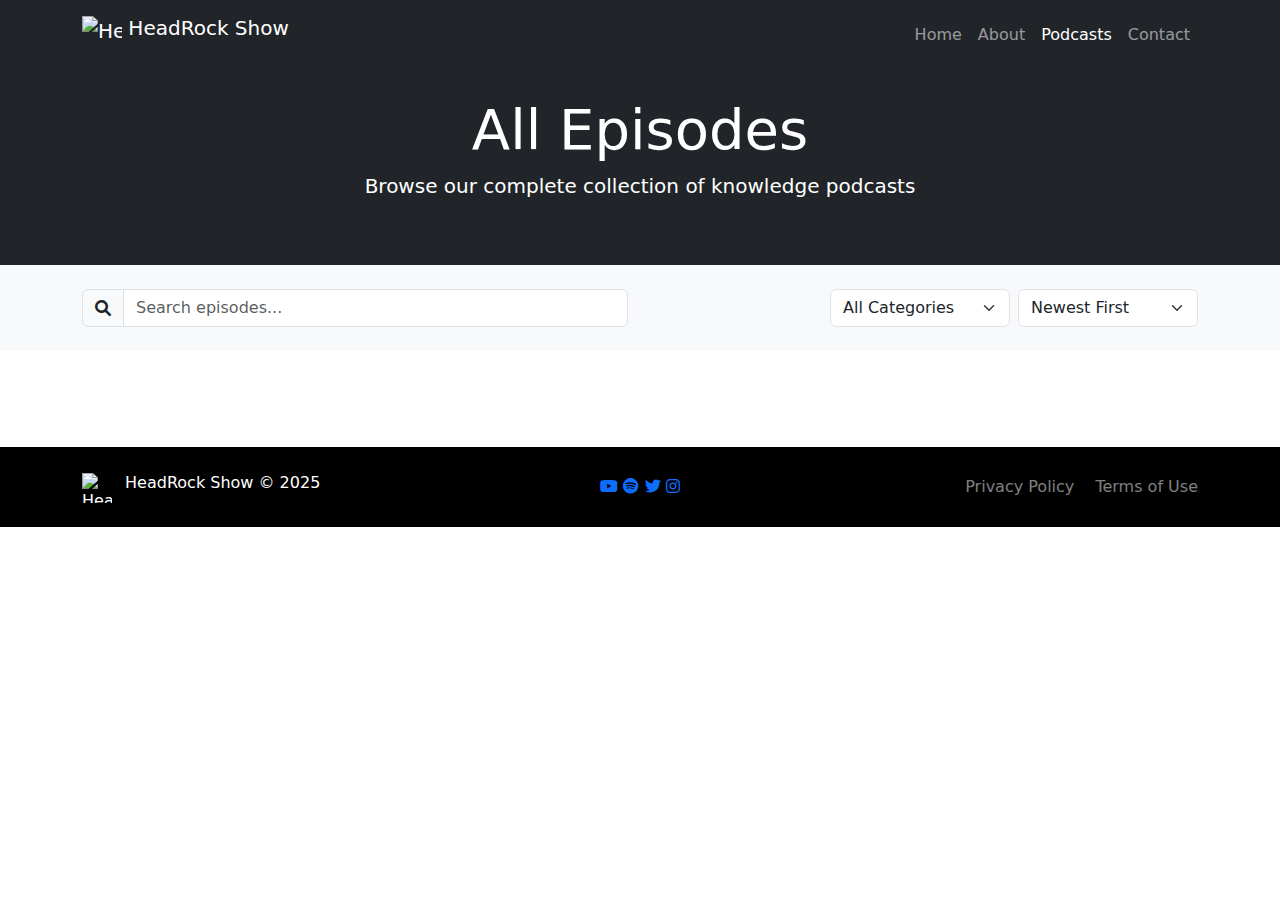
==== pages/podcasts.html @ 4a5c7bd9 "first basic website with index page functionality" ====
<!DOCTYPE html>
<html lang="en">
<head>
    <meta charset="UTF-8">
    <meta name="viewport" content="width=device-width, initial-scale=1.0">
    <meta name="description" content="Browse all episodes of HeadRock Show - Knowledge podcasts with expert perspectives">
    <title>All Episodes - HeadRock Show</title>
    <!-- Bootstrap CSS -->
    <link href="https://cdn.jsdelivr.net/npm/bootstrap@5.3.0/dist/css/bootstrap.min.css" rel="stylesheet">
    <!-- Font Awesome -->
    <link rel="stylesheet" href="https://cdnjs.cloudflare.com/ajax/libs/font-awesome/6.0.0/css/all.min.css">
    <!-- Custom CSS -->
    <link rel="stylesheet" href="css/styles.css">
    <!-- Favicon -->
    <link rel="icon" href="images/favicon.ico">
</head>
<body>
    <!-- Navigation -->
    <nav class="navbar navbar-expand-lg navbar-dark bg-dark fixed-top">
        <div class="container">
            <a class="navbar-brand" href="../index.html">
                <img src="images/headrock-logo.png" alt="HeadRock Show Logo" width="40" height="40" class="d-inline-block align-text-top">
                HeadRock Show
            </a>
            <button class="navbar-toggler" type="button" data-bs-toggle="collapse" data-bs-target="#navbarNav" 
                    aria-controls="navbarNav" aria-expanded="false" aria-label="Toggle navigation">
                <span class="navbar-toggler-icon"></span>
            </button>
            <div class="collapse navbar-collapse" id="navbarNav">
                <ul class="navbar-nav ms-auto">
                    <li class="nav-item">
                        <a class="nav-link" href="../index.html">Home</a>
                    </li>
                    <li class="nav-item">
                        <a class="nav-link" href="about.html">About</a>
                    </li>
                    <li class="nav-item">
                        <a class="nav-link active" aria-current="page" href="podcasts.html">Podcasts</a>
                    </li>
                    <li class="nav-item">
                        <a class="nav-link" href="contact.html">Contact</a>
                    </li>
                </ul>
            </div>
        </div>
    </nav>

    <!-- Page Header -->
    <header class="page-header bg-dark text-white py-5 mt-5">
        <div class="container text-center">
            <h1 class="display-4">All Episodes</h1>
            <p class="lead">Browse our complete collection of knowledge podcasts</p>
        </div>
    </header>

    <!-- Filter Section -->
    <section class="filter-section py-4 bg-light">
        <div class="container">
            <div class="row align-items-center">
                <div class="col-md-6 mb-3 mb-md-0">
                    <div class="input-group">
                        <span class="input-group-text"><i class="fas fa-search"></i></span>
                        <input type="text" id="podcast-search" class="form-control" placeholder="Search episodes...">
                    </div>
                </div>
                <div class="col-md-6">
                    <div class="d-flex justify-content-md-end">
                        <select id="category-filter" class="form-select me-2" style="max-width: 180px;">
                            <option value="all">All Categories</option>
                            <option value="Business">Business</option>
                            <option value="Crypto">Cryptocurrency</option>
                            <option value="Cybersecurity">Cybersecurity</option>
                            <option value="Technology">Technology</option>
                            <option value="Science">Science</option>
                        </select>
                        <select id="sort-option" class="form-select" style="max-width: 180px;">
                            <option value="newest">Newest First</option>
                            <option value="oldest">Oldest First</option>
                        </select>
                    </div>
                </div>
            </div>
        </div>
    </section>

    <!-- Podcasts List Section -->
<!--    <section class="podcasts-list-section py-5">-->
<!--        <div class="container">-->
<!--            <div class="row g-4" id="all-podcasts-container">-->
<!--                &lt;!&ndash; Podcast items will be inserted here by JavaScript &ndash;&gt;-->
<!--            </div>-->
<!--            -->
<!--            &lt;!&ndash; Pagination &ndash;&gt;-->
<!--            <div class="row mt-5">-->
<!--                <div class="col-12">-->
<!--                    <nav aria-label="Podcast pagination">-->
<!--                        <ul class="pagination justify-content-center" id="pagination-container">-->
<!--                            &lt;!&ndash; Pagination will be inserted here by JavaScript &ndash;&gt;-->
<!--                        </ul>-->
<!--                    </nav>-->
<!--                </div>-->
<!--            </div>-->
<!--        </div>-->
<!--    </section>-->
    <section class="podcasts-grid py-5">
        <div class="container">
            <div class="row" id="podcast-grid"></div>
        </div>
    </section>

    <!-- Footer -->
    <footer class="footer py-4 bg-black text-white">
        <div class="container">
            <div class="row align-items-center">
                <div class="col-lg-4 text-lg-start mb-3 mb-lg-0">
                    <img src="images/headrock-logo.png" alt="HeadRock Show Logo" width="30" height="30" class="d-inline-block align-text-top me-2">
                    HeadRock Show &copy; 2025
                </div>
                <div class="col-lg-4 text-lg-center mb-3 mb-lg-0">
                    <a href="#" class="social-link"><i class="fab fa-youtube"></i></a>
                    <a href="#" class="social-link"><i class="fab fa-spotify"></i></a>
                    <a href="#" class="social-link"><i class="fab fa-twitter"></i></a>
                    <a href="#" class="social-link"><i class="fab fa-instagram"></i></a>
                </div>
                <div class="col-lg-4 text-lg-end">
                    <a href="privacy.html" class="text-decoration-none me-3 text-white-50">Privacy Policy</a>
                    <a href="terms.html" class="text-decoration-none text-white-50">Terms of Use</a>
                </div>
            </div>
        </div>
    </footer>

    <!-- Bootstrap JS Bundle with Popper -->
    <script src="https://cdn.jsdelivr.net/npm/bootstrap@5.3.0/dist/js/bootstrap.bundle.min.js"></script>
    <!-- Custom JS -->
    <script src="../js/podcasts.js"></script>
    <script src="../js/podcasts-page.js"></script>
</body>
</html>
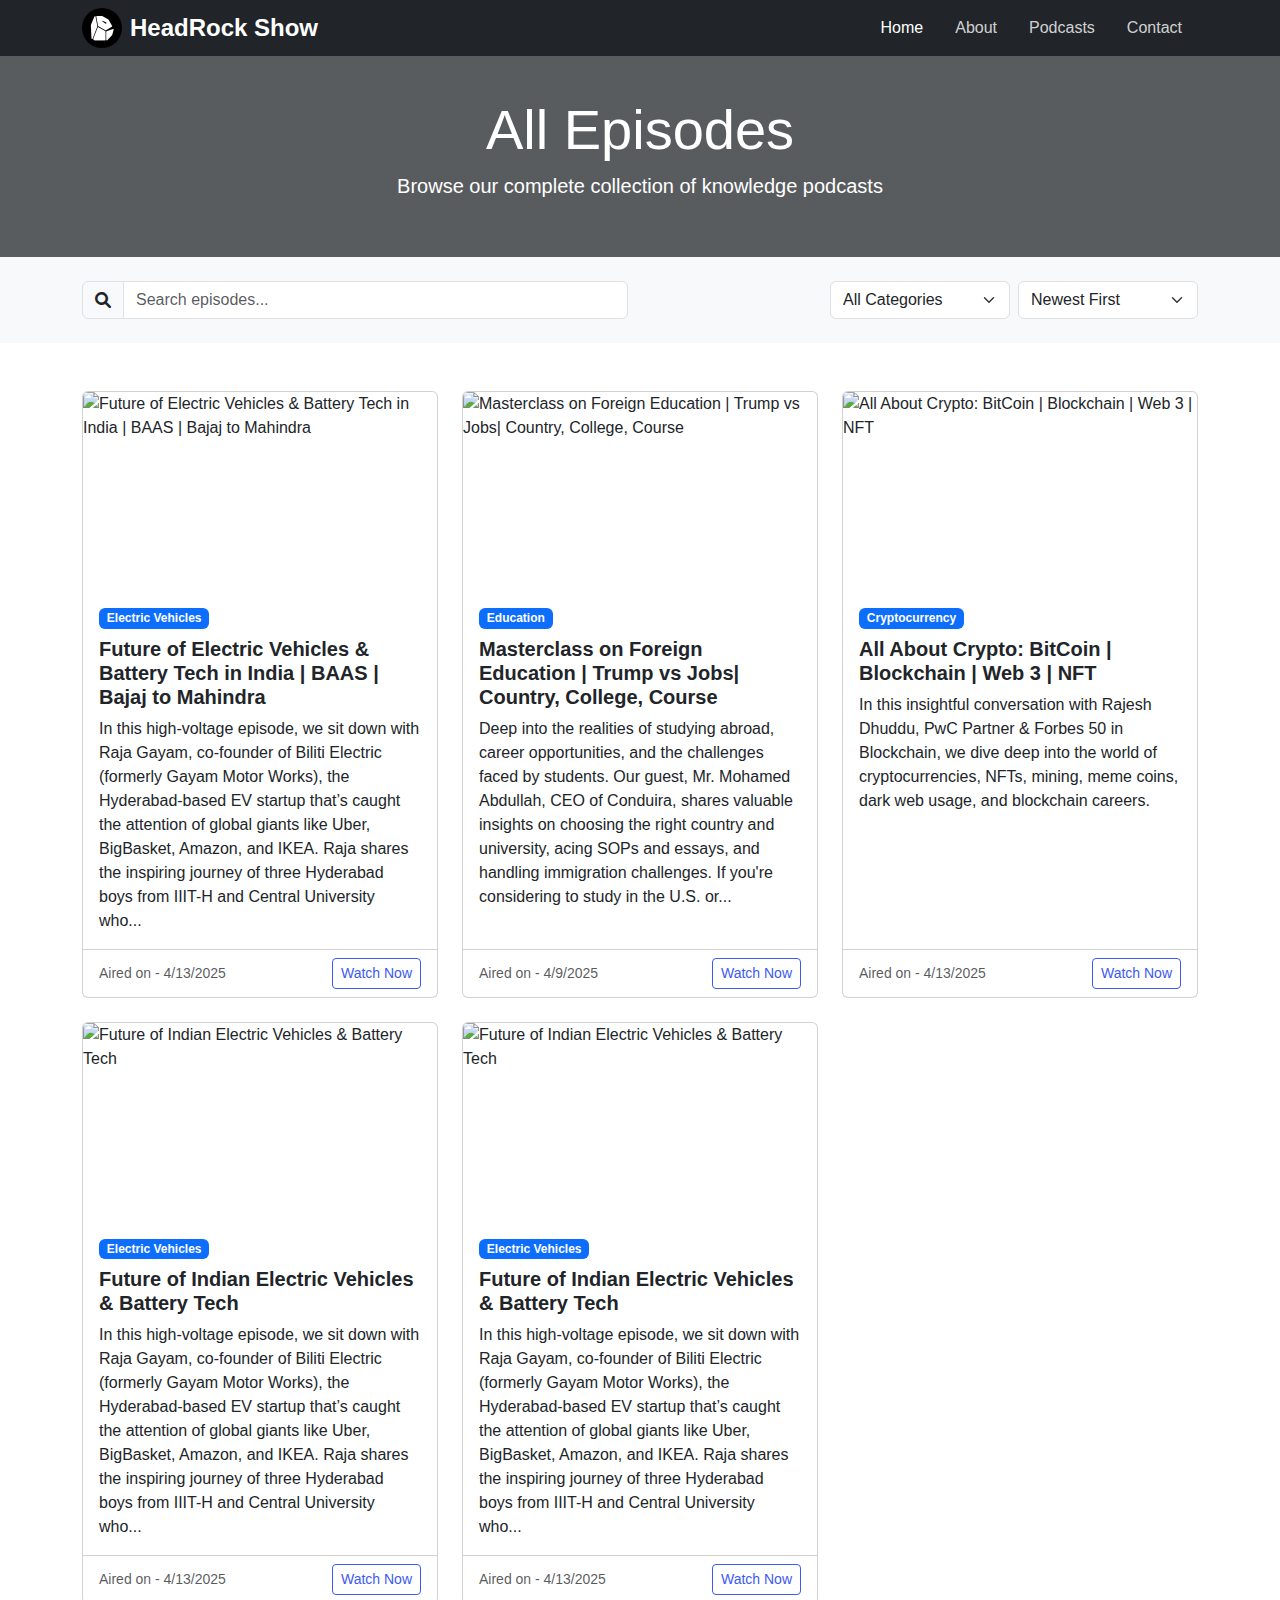
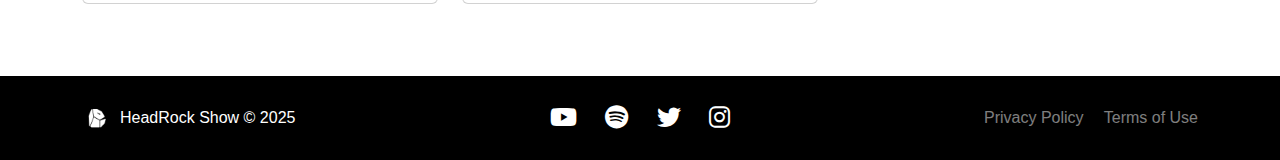
==== commit 391b9bcc: "second changes with more details" ====
--- a/pages/podcasts.html
+++ b/pages/podcasts.html
@@ -10,32 +10,32 @@
     <!-- Font Awesome -->
     <link rel="stylesheet" href="https://cdnjs.cloudflare.com/ajax/libs/font-awesome/6.0.0/css/all.min.css">
     <!-- Custom CSS -->
-    <link rel="stylesheet" href="css/styles.css">
+    <link rel="stylesheet" href="../styles/styles.css">
     <!-- Favicon -->
-    <link rel="icon" href="images/favicon.ico">
+    <link rel="icon" href="../images/headrock-logo.png" type="image/png">
 </head>
 <body>
     <!-- Navigation -->
     <nav class="navbar navbar-expand-lg navbar-dark bg-dark fixed-top">
         <div class="container">
-            <a class="navbar-brand" href="../index.html">
-                <img src="images/headrock-logo.png" alt="HeadRock Show Logo" width="40" height="40" class="d-inline-block align-text-top">
-                HeadRock Show
+            <a class="navbar-brand d-flex align-items-center" href="../index.html">
+                <img src="../images/headrock-logo.png" alt="HeadRock Show Logo" width="40" height="40" class="rounded-circle bg-dark">
+                <span class="ms-2">HeadRock Show</span>
             </a>
-            <button class="navbar-toggler" type="button" data-bs-toggle="collapse" data-bs-target="#navbarNav" 
+            <button class="navbar-toggler" type="button" data-bs-toggle="collapse" data-bs-target="#navbarNav"
                     aria-controls="navbarNav" aria-expanded="false" aria-label="Toggle navigation">
                 <span class="navbar-toggler-icon"></span>
             </button>
             <div class="collapse navbar-collapse" id="navbarNav">
                 <ul class="navbar-nav ms-auto">
                     <li class="nav-item">
-                        <a class="nav-link" href="../index.html">Home</a>
+                        <a class="nav-link active" aria-current="page" href="../index.html">Home</a>
                     </li>
                     <li class="nav-item">
                         <a class="nav-link" href="about.html">About</a>
                     </li>
                     <li class="nav-item">
-                        <a class="nav-link active" aria-current="page" href="podcasts.html">Podcasts</a>
+                        <a class="nav-link" href="podcasts.html">Podcasts</a>
                     </li>
                     <li class="nav-item">
                         <a class="nav-link" href="contact.html">Contact</a>
@@ -44,9 +44,11 @@
             </div>
         </div>
     </nav>
+    <!--put a while line -->
+
 
     <!-- Page Header -->
-    <header class="page-header bg-dark text-white py-5 mt-5">
+    <header class="page-header text-white">
         <div class="container text-center">
             <h1 class="display-4">All Episodes</h1>
             <p class="lead">Browse our complete collection of knowledge podcasts</p>
@@ -84,43 +86,26 @@
     </section>
 
     <!-- Podcasts List Section -->
-<!--    <section class="podcasts-list-section py-5">-->
-<!--        <div class="container">-->
-<!--            <div class="row g-4" id="all-podcasts-container">-->
-<!--                &lt;!&ndash; Podcast items will be inserted here by JavaScript &ndash;&gt;-->
-<!--            </div>-->
-<!--            -->
-<!--            &lt;!&ndash; Pagination &ndash;&gt;-->
-<!--            <div class="row mt-5">-->
-<!--                <div class="col-12">-->
-<!--                    <nav aria-label="Podcast pagination">-->
-<!--                        <ul class="pagination justify-content-center" id="pagination-container">-->
-<!--                            &lt;!&ndash; Pagination will be inserted here by JavaScript &ndash;&gt;-->
-<!--                        </ul>-->
-<!--                    </nav>-->
-<!--                </div>-->
-<!--            </div>-->
-<!--        </div>-->
-<!--    </section>-->
     <section class="podcasts-grid py-5">
         <div class="container">
             <div class="row" id="podcast-grid"></div>
         </div>
     </section>
 
-    <!-- Footer -->
-    <footer class="footer py-4 bg-black text-white">
+    <footer class="footer">
         <div class="container">
             <div class="row align-items-center">
                 <div class="col-lg-4 text-lg-start mb-3 mb-lg-0">
-                    <img src="images/headrock-logo.png" alt="HeadRock Show Logo" width="30" height="30" class="d-inline-block align-text-top me-2">
-                    HeadRock Show &copy; 2025
+                    <div class="d-flex align-items-center">
+                        <img src="../images/headrock-logo.png" alt="HeadRock Show Logo" width="30" height="30" class="me-2">
+                        <span>HeadRock Show &copy; 2025</span>
+                    </div>
                 </div>
                 <div class="col-lg-4 text-lg-center mb-3 mb-lg-0">
-                    <a href="#" class="social-link"><i class="fab fa-youtube"></i></a>
-                    <a href="#" class="social-link"><i class="fab fa-spotify"></i></a>
-                    <a href="#" class="social-link"><i class="fab fa-twitter"></i></a>
-                    <a href="#" class="social-link"><i class="fab fa-instagram"></i></a>
+                    <a href="https://www.youtube.com/@HeadRockShow" class="social-link"><i class="fab fa-youtube"></i></a>
+                    <a href="https://open.spotify.com/show/0QrUHwykuc8BdGKto3qQvy" class="social-link"><i class="fab fa-spotify"></i></a>
+                    <a href="https://www.x.com/headrockshow/" class="social-link"><i class="fab fa-twitter"></i></a>
+                    <a href="https://www.instagram.com/headrockshow/" class="social-link"><i class="fab fa-instagram"></i></a>
                 </div>
                 <div class="col-lg-4 text-lg-end">
                     <a href="privacy.html" class="text-decoration-none me-3 text-white-50">Privacy Policy</a>
--- a/styles/styles.css
+++ b/styles/styles.css
@@ -0,0 +1,276 @@
+/* General Styles */
+:root {
+    --primary-color: #3d5af1;
+    --primary-dark: #2a3eb1;
+    --secondary-color: #ff5722;
+    --dark-color: #212529;
+    --light-color: #f8f9fa;
+    --text-color: #333333;
+    --text-muted: #6c757d;
+}
+
+body {
+    font-family: 'Segoe UI', Tahoma, Geneva, Verdana, sans-serif;
+    color: var(--text-color);
+    padding-top: 0px; /* Adjust for fixed navbar */
+    margin: 0;
+    min-height: 100vh;
+    display: flex;
+    flex-direction: column;
+}
+
+/* Typography */
+h1, h2, h3, h4, h5, h6 {
+    font-weight: 600;
+}
+
+.section-heading {
+    font-size: 2.5rem;
+    font-weight: 700;
+}
+
+/* Dividers */
+.divider {
+    max-width: 6.25rem;
+    border-width: 0.2rem;
+    border-color: var(--primary-color);
+    margin: 1.5rem auto;  /* Centers the divider */
+    opacity: 1;
+}
+
+/* Buttons */
+.btn-primary {
+    background-color: var(--primary-color);
+    border-color: var(--primary-color);
+}
+
+.btn-primary:hover {
+    background-color: var(--primary-dark);
+    border-color: var(--primary-dark);
+}
+
+.btn-outline-primary {
+    color: var(--primary-color);
+    border-color: var(--primary-color);
+}
+
+.btn-outline-primary:hover {
+    background-color: var(--primary-color);
+    border-color: var(--primary-color);
+}
+
+/* Navbar */
+.navbar {
+    z-index: 9999;
+    position: fixed;
+    top: 0;
+    width: 100%;
+    height: 56px;
+    margin-bottom: 0;
+    border-bottom: 0;
+}
+
+.navbar-brand {
+    font-weight: 700;
+    font-size: 1.5rem;
+}
+
+.navbar-dark .navbar-nav .nav-link {
+    color: rgba(255, 255, 255, 0.8);
+    font-weight: 500;
+    margin-left: 0.5rem;
+    margin-right: 0.5rem;
+}
+
+.navbar-dark .navbar-nav .nav-link:hover,
+.navbar-dark .navbar-nav .nav-link.active {
+    color: white;
+}
+
+/* Hero Section */
+.hero-section {
+    background: linear-gradient(rgba(33, 37, 41, 0.75), rgba(33, 37, 41, 0.75)), url('images/hero-bg.jpg');
+    background-position: center;
+    background-repeat: no-repeat;
+    background-size: cover;
+    position: relative;
+    min-height: 100vh;
+    display: flex;
+    align-items: center;
+    margin-top: 0; /* Remove any top margin */
+    padding-top: 76px; /* Match navbar height */
+}
+
+.hero-section::before {
+    content: "";
+    position: absolute;
+    top: 0;
+    left: 0;
+    width: 100%;
+    height: 100%;
+    background-color: rgba(0, 0, 0, 0.4);
+    z-index: 1;
+}
+
+.hero-section .container {
+    position: relative;
+    z-index: 2; /* Higher than the overlay */
+}
+
+.hero-section h1,
+.hero-section p,
+.hero-section a {
+    text-shadow: 1px 1px 3px rgba(0, 0, 0, 0.5);
+    color: white;
+}
+/* Podcast Cards */
+.podcast-card {
+    transition: transform 0.3s ease, box-shadow 0.3s ease;
+    overflow: hidden;
+}
+
+.podcast-card:hover {
+    transform: translateY(-5px);
+    box-shadow: 0 0.5rem 1rem rgba(0, 0, 0, 0.15);
+}
+
+.podcast-card .card-img-top {
+    height: 200px;
+    object-fit: cover;
+}
+
+.podcast-card .category-badge {
+    position: absolute;
+    top: 10px;
+    right: 10px;
+    background-color: var(--primary-color);
+    color: white;
+    padding: 0.25rem 0.75rem;
+    border-radius: 50px;
+    font-size: 0.8rem;
+    font-weight: 500;
+}
+
+.podcast-card .date {
+    font-size: 0.85rem;
+    color: var(--text-muted);
+}
+
+.podcast-card .btn-watch {
+    background-color: var(--secondary-color);
+    border-color: var(--secondary-color);
+    color: white;
+}
+
+.podcast-card .btn-watch:hover {
+    background-color: #e64a19;
+    border-color: #e64a19;
+}
+
+/* Team Cards */
+.team-card {
+    transition: transform 0.3s ease;
+}
+
+.team-card:hover {
+    transform: translateY(-5px);
+}
+
+.team-card img {
+    height: 300px;
+    object-fit: cover;
+}
+
+.team-card .social-icon {
+    color: var(--primary-color);
+    font-size: 1.2rem;
+    margin: 0 0.5rem;
+}
+
+/* Process Section */
+.process-icon {
+    height: 100px;
+    width: 100px;
+    display: flex;
+    align-items: center;
+    justify-content: center;
+    margin: 0 auto;
+    background-color: rgba(61, 90, 241, 0.1);
+    border-radius: 50%;
+}
+.footer {
+    flex-shrink: 0;
+    margin-top: auto;
+    padding: 1.5rem 0;
+    background-color: #000;
+    color: #fff;
+}
+/* Social Links */
+.social-link {
+    font-size: 1.5rem;
+    color: white;
+    margin: 0 0.75rem;
+    transition: color 0.3s ease;
+    flex: 1 0 auto;
+}
+
+.social-link:hover {
+    color: #3d5af1;
+}
+
+/* Pagination */
+.pagination .page-item.active .page-link {
+    background-color: var(--primary-color);
+    border-color: var(--primary-color);
+}
+
+.pagination .page-link {
+    color: var(--primary-color);
+}
+
+/* Page Header */
+.page-header {
+    margin-top: 56px;
+    margin-bottom: 0;
+    padding: 40px 0;
+    background: linear-gradient(rgba(33, 37, 41, 0.75), rgba(33, 37, 41, 0.75));
+}
+
+/* Media Queries */
+@media (max-width: 768px) {
+    .hero-section {
+        padding-top: 7rem;
+        padding-bottom: 7rem;
+    }
+
+    .section-heading {
+        font-size: 2rem;
+    }
+}
+
+/* Newsletter Form */
+.newsletter-form .form-control {
+    border-top-right-radius: 0;
+    border-bottom-right-radius: 0;
+}
+
+.newsletter-form .btn {
+    border-top-left-radius: 0;
+    border-bottom-left-radius: 0;
+}
+
+/* Animations */
+@keyframes fadeIn {
+    from {
+        opacity: 0;
+        transform: translateY(20px);
+    }
+    to {
+        opacity: 1;
+        transform: translateY(0);
+    }
+}
+
+.fade-in {
+    animation: fadeIn 0.5s ease-out forwards;
+}